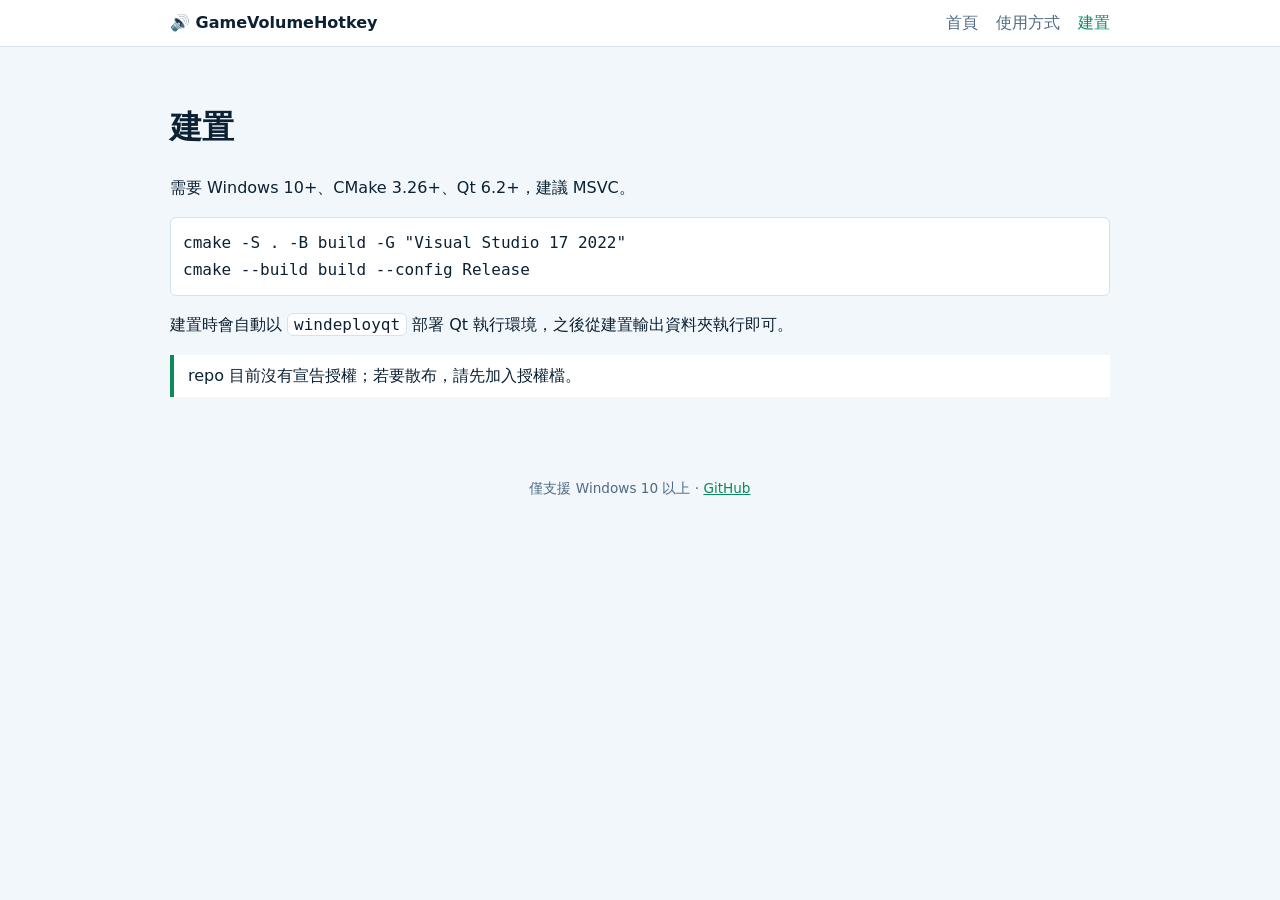
==== docs/build.html @ 2b6c25f2 "AddedWebsite" ====
<!doctype html><html lang="zh-Hant"><head><meta charset="utf-8"><meta name="viewport" content="width=device-width,initial-scale=1">
<title>建置 – GameVolumeHotkey</title><meta name="description" content="輕量 Windows 工具：用全域快捷鍵控制系統音量"><link rel="icon" href="assets/favicon.ico"><link rel="stylesheet" href="css/style.css"></head><body>
<header><nav><a class="brand" href="index.html">🔊 GameVolumeHotkey</a><a href="index.html">首頁</a><a href="usage.html">使用方式</a><a href="build.html">建置</a></nav></header><main>
<h1>建置</h1><p>需要 Windows 10+、CMake 3.26+、Qt 6.2+，建議 MSVC。</p>
<pre><code>cmake -S . -B build -G "Visual Studio 17 2022"
cmake --build build --config Release</code></pre>
<p>建置時會自動以 <code>windeployqt</code> 部署 Qt 執行環境，之後從建置輸出資料夾執行即可。</p>
<div class="note">repo 目前沒有宣告授權；若要散布，請先加入授權檔。</div>
</main><footer>僅支援 Windows 10 以上 · <a href="https://github.com/neil289506-commits/GameVoulmeHotkey">GitHub</a></footer><script src="js/main.js"></script></body></html>
---- docs/css/style.css ----
:root{--bg:#0f1a17;--panel:#16251f;--text:#e8f0f8;--muted:#92a8bd;--accent:#3ddc97;--line:#24392f}
@media (prefers-color-scheme:light){:root{--bg:#f2f7fc;--panel:#fff;--text:#0c2133;--muted:#4f6a82;--accent:#0b8a5a;--line:#d4e2ee}}
*{box-sizing:border-box}body{margin:0;background:var(--bg);color:var(--text);font:16px/1.65 system-ui,"Microsoft JhengHei",sans-serif}
header{position:sticky;top:0;background:var(--panel);border-bottom:1px solid var(--line);z-index:5}
nav{max-width:980px;margin:auto;display:flex;flex-wrap:wrap;align-items:center;gap:18px;padding:10px 20px}
nav .brand{display:flex;align-items:center;gap:10px;font-weight:700;color:var(--text);text-decoration:none;margin-right:auto}
nav .brand img{width:32px;height:32px}nav a{color:var(--muted);text-decoration:none}nav a:hover,nav a.on{color:var(--accent)}
main{max-width:980px;margin:auto;padding:32px 20px}
.hero{text-align:center;padding:40px 0 24px}.hero img.logo{width:112px;height:112px}
.hero h1{font-size:2.6rem;margin:10px 0 4px}.hero p{color:var(--muted);max-width:660px;margin:8px auto}
.btn{display:inline-block;margin:8px 6px;padding:10px 22px;border-radius:8px;background:var(--accent);color:#04150e;font-weight:700;text-decoration:none}
.btn.alt{background:transparent;color:var(--accent);border:1px solid var(--accent)}
.shot{width:100%;border-radius:10px;border:1px solid var(--line);margin:12px 0}
.grid{display:grid;grid-template-columns:repeat(auto-fill,minmax(220px,1fr));gap:14px}
.card{background:var(--panel);border:1px solid var(--line);border-radius:10px;padding:16px}
.card h3{margin:0 0 4px;font-size:1.05rem}.card p{margin:0;color:var(--muted);font-size:.93rem}
h2{margin-top:40px;border-bottom:1px solid var(--line);padding-bottom:6px}
table{width:100%;border-collapse:collapse}th,td{text-align:left;padding:10px;border-bottom:1px solid var(--line);vertical-align:top}
code,pre{background:var(--panel);border:1px solid var(--line);border-radius:6px}code{padding:1px 6px}pre{padding:12px;overflow-x:auto}pre code{border:0;padding:0}
.note{border-left:4px solid var(--accent);padding:8px 14px;background:var(--panel);margin:16px 0}
footer{text-align:center;color:var(--muted);padding:32px 20px;font-size:.85rem}footer a,main a{color:var(--accent)}
.hero .lock{font-size:72px;line-height:1}
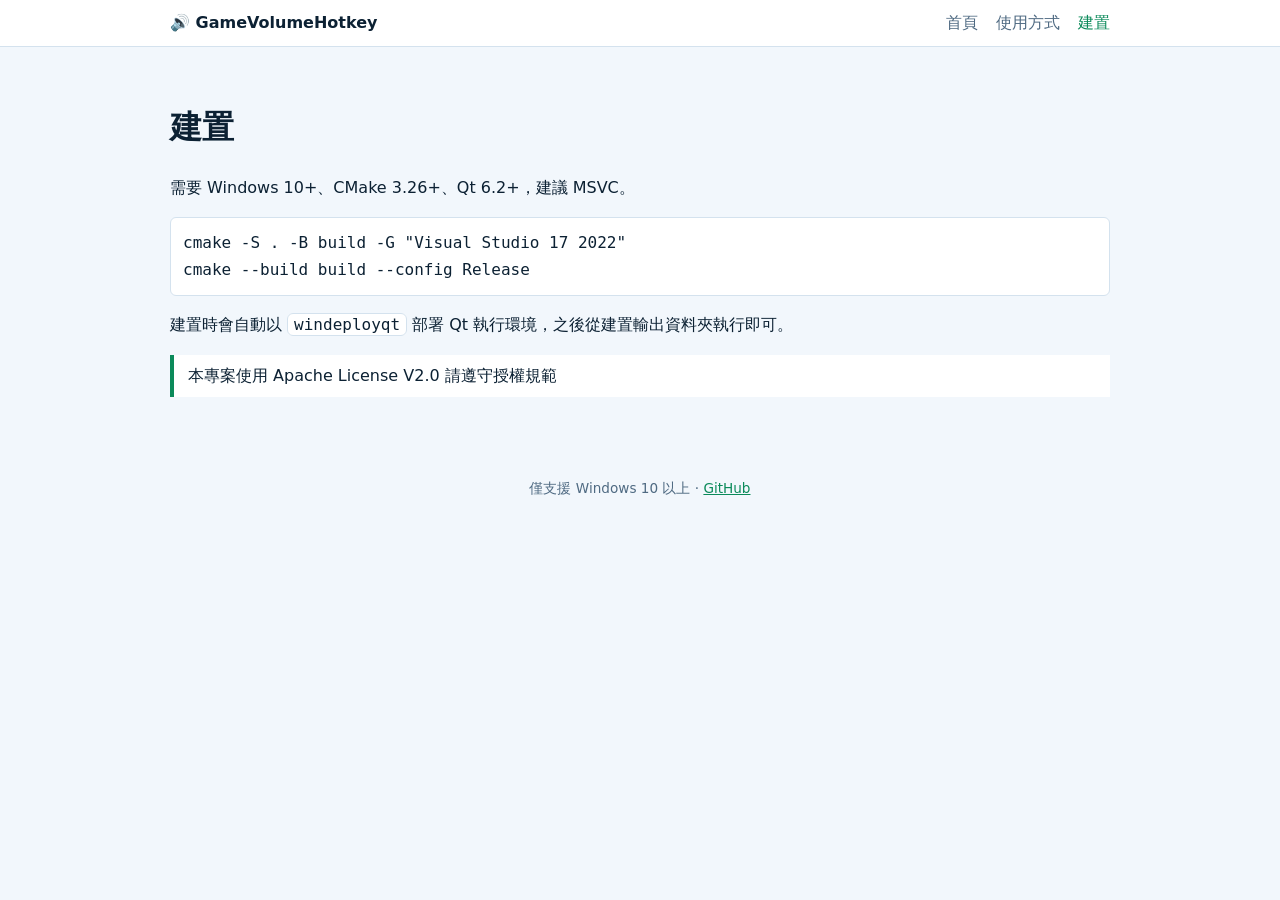
==== commit fa8cd223: "AddedWebsite" ====
--- a/docs/build.html
+++ b/docs/build.html
@@ -5,5 +5,5 @@
 <pre><code>cmake -S . -B build -G "Visual Studio 17 2022"
 cmake --build build --config Release</code></pre>
 <p>建置時會自動以 <code>windeployqt</code> 部署 Qt 執行環境，之後從建置輸出資料夾執行即可。</p>
-<div class="note">repo 目前沒有宣告授權；若要散布，請先加入授權檔。</div>
+<div class="note">本專案使用 Apache License V2.0 請遵守授權規範</div>
 </main><footer>僅支援 Windows 10 以上 · <a href="https://github.com/neil289506-commits/GameVoulmeHotkey">GitHub</a></footer><script src="js/main.js"></script></body></html>
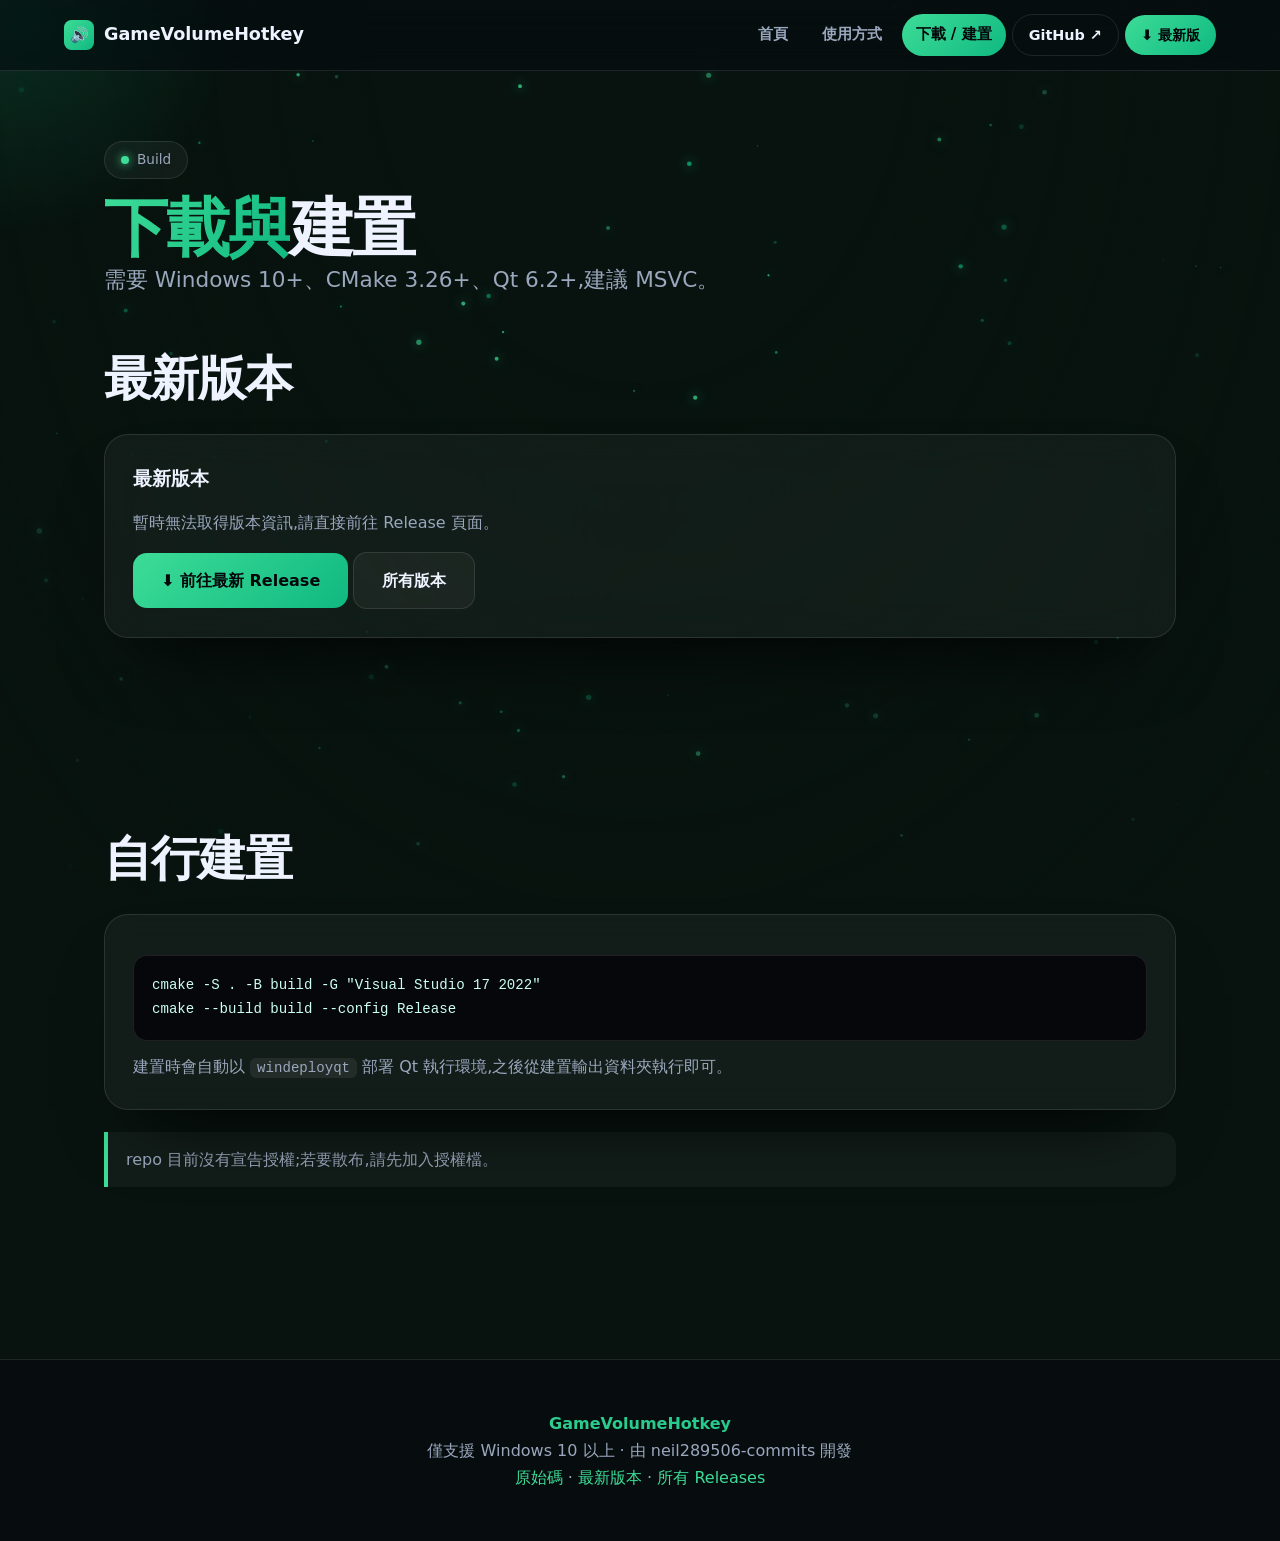
==== commit ddbec264: "changed Web style" ====
--- a/docs/build.html
+++ b/docs/build.html
@@ -1,9 +1,9 @@
-<!doctype html><html lang="zh-Hant"><head><meta charset="utf-8"><meta name="viewport" content="width=device-width,initial-scale=1">
-<title>建置 – GameVolumeHotkey</title><meta name="description" content="輕量 Windows 工具：用全域快捷鍵控制系統音量"><link rel="icon" href="assets/favicon.ico"><link rel="stylesheet" href="css/style.css"></head><body>
-<header><nav><a class="brand" href="index.html">🔊 GameVolumeHotkey</a><a href="index.html">首頁</a><a href="usage.html">使用方式</a><a href="build.html">建置</a></nav></header><main>
-<h1>建置</h1><p>需要 Windows 10+、CMake 3.26+、Qt 6.2+，建議 MSVC。</p>
-<pre><code>cmake -S . -B build -G "Visual Studio 17 2022"
-cmake --build build --config Release</code></pre>
-<p>建置時會自動以 <code>windeployqt</code> 部署 Qt 執行環境，之後從建置輸出資料夾執行即可。</p>
-<div class="note">本專案使用 Apache License V2.0 請遵守授權規範</div>
-</main><footer>僅支援 Windows 10 以上 · <a href="https://github.com/neil289506-commits/GameVoulmeHotkey">GitHub</a></footer><script src="js/main.js"></script></body></html>
+<!DOCTYPE html>
+<html lang="zh-Hant"><head><meta charset="utf-8"><meta name="viewport" content="width=device-width,initial-scale=1"><title>下載 / 建置 · GameVolumeHotkey</title><meta name="description" content="輕量 Windows 桌面工具:用全域快捷鍵控制系統音量,以 C++ 與 Qt 6 開發"><link rel="icon" href="assets/favicon.ico"><link rel="stylesheet" href="css/style.css"></head>
+<body data-repo="neil289506-commits/GameVoulmeHotkey"><canvas id="bg" data-mode="sparks"></canvas><div class="vignette"></div><div class="glow"></div>
+<nav><a class="logo" href="index.html"><img src="assets/logo.svg" alt="">GameVolumeHotkey</a><a class="l" href="index.html">首頁</a><a class="l" href="usage.html">使用方式</a><a class="l on" href="build.html">下載 / 建置</a><a class="gh" href="https://github.com/neil289506-commits/GameVoulmeHotkey" target="_blank" rel="noopener">GitHub ↗</a><a class="dl" data-dl href="https://github.com/neil289506-commits/GameVoulmeHotkey/releases/latest" target="_blank" rel="noopener">⬇ 最新版 <span class="vt" data-tag></span></a></nav>
+<section class="page-h"><span class="badge"><i></i>Build</span><h1 style="font-size:clamp(2.2rem,5vw,4rem);margin-top:16px"><span class="g">下載與</span>建置</h1><p class="lead">需要 Windows 10+、CMake 3.26+、Qt 6.2+,建議 MSVC。</p></section>
+<section style=padding-top:20px><h2 class="reveal">最新版本</h2><div class="panel reveal" id="rel"><h3>最新版本 <span class="tag vt" data-tag></span></h3><p style="margin-bottom:14px"><span data-date></span></p><div class="cta" data-assets style="margin:0 0 16px"></div><a class="btn p" data-dl href="https://github.com/neil289506-commits/GameVoulmeHotkey/releases/latest" target="_blank" rel="noopener">⬇ 前往最新 Release</a> <a class="btn" href="https://github.com/neil289506-commits/GameVoulmeHotkey/releases" target="_blank" rel="noopener">所有版本</a></div></section><section><h2 class="reveal">自行建置</h2><div class="panel reveal"><pre>cmake -S . -B build -G "Visual Studio 17 2022"
+cmake --build build --config Release</pre><p>建置時會自動以 <code>windeployqt</code> 部署 Qt 執行環境,之後從建置輸出資料夾執行即可。</p></div><div class="note reveal">repo 目前沒有宣告授權;若要散布,請先加入授權檔。</div></section>
+<footer><div class="g">GameVolumeHotkey</div><p>僅支援 Windows 10 以上 · 由 neil289506-commits 開發</p><p><a href="https://github.com/neil289506-commits/GameVoulmeHotkey" target="_blank" rel="noopener">原始碼</a> · <a href="https://github.com/neil289506-commits/GameVoulmeHotkey/releases/latest" target="_blank" rel="noopener">最新版本</a> · <a href="https://github.com/neil289506-commits/GameVoulmeHotkey/releases" target="_blank" rel="noopener">所有 Releases</a></p></footer>
+<script src="js/fx.js"></script></body></html>
--- a/docs/css/style.css
+++ b/docs/css/style.css
@@ -1,22 +1,108 @@
-:root{--bg:#0f1a17;--panel:#16251f;--text:#e8f0f8;--muted:#92a8bd;--accent:#3ddc97;--line:#24392f}
-@media (prefers-color-scheme:light){:root{--bg:#f2f7fc;--panel:#fff;--text:#0c2133;--muted:#4f6a82;--accent:#0b8a5a;--line:#d4e2ee}}
-*{box-sizing:border-box}body{margin:0;background:var(--bg);color:var(--text);font:16px/1.65 system-ui,"Microsoft JhengHei",sans-serif}
-header{position:sticky;top:0;background:var(--panel);border-bottom:1px solid var(--line);z-index:5}
-nav{max-width:980px;margin:auto;display:flex;flex-wrap:wrap;align-items:center;gap:18px;padding:10px 20px}
-nav .brand{display:flex;align-items:center;gap:10px;font-weight:700;color:var(--text);text-decoration:none;margin-right:auto}
-nav .brand img{width:32px;height:32px}nav a{color:var(--muted);text-decoration:none}nav a:hover,nav a.on{color:var(--accent)}
-main{max-width:980px;margin:auto;padding:32px 20px}
-.hero{text-align:center;padding:40px 0 24px}.hero img.logo{width:112px;height:112px}
-.hero h1{font-size:2.6rem;margin:10px 0 4px}.hero p{color:var(--muted);max-width:660px;margin:8px auto}
-.btn{display:inline-block;margin:8px 6px;padding:10px 22px;border-radius:8px;background:var(--accent);color:#04150e;font-weight:700;text-decoration:none}
-.btn.alt{background:transparent;color:var(--accent);border:1px solid var(--accent)}
-.shot{width:100%;border-radius:10px;border:1px solid var(--line);margin:12px 0}
-.grid{display:grid;grid-template-columns:repeat(auto-fill,minmax(220px,1fr));gap:14px}
-.card{background:var(--panel);border:1px solid var(--line);border-radius:10px;padding:16px}
-.card h3{margin:0 0 4px;font-size:1.05rem}.card p{margin:0;color:var(--muted);font-size:.93rem}
-h2{margin-top:40px;border-bottom:1px solid var(--line);padding-bottom:6px}
-table{width:100%;border-collapse:collapse}th,td{text-align:left;padding:10px;border-bottom:1px solid var(--line);vertical-align:top}
-code,pre{background:var(--panel);border:1px solid var(--line);border-radius:6px}code{padding:1px 6px}pre{padding:12px;overflow-x:auto}pre code{border:0;padding:0}
-.note{border-left:4px solid var(--accent);padding:8px 14px;background:var(--panel);margin:16px 0}
-footer{text-align:center;color:var(--muted);padding:32px 20px;font-size:.85rem}footer a,main a{color:var(--accent)}
-.hero .lock{font-size:72px;line-height:1}
+:root{--a:#3ddc97;--a2:#10b981;--a3:#a3e635;--bg:#08130f;--fg:#eef3ff;--mut:#9aa7bd;--card:rgba(255,255,255,.045);--line:rgba(255,255,255,.1);--navbg:rgba(8,10,16,.6);--font:'Segoe UI Variable','Segoe UI','Microsoft JhengHei UI','Noto Sans TC',system-ui,sans-serif}
+*{box-sizing:border-box;margin:0;padding:0}
+html{scroll-behavior:smooth}
+body{background:var(--bg);color:var(--fg);font-family:var(--font);line-height:1.7;overflow-x:hidden;min-height:100vh}
+a{color:var(--a);text-decoration:none}
+::selection{background:var(--a);color:#000}
+#bg{position:fixed;inset:0;z-index:-2;width:100%;height:100%}
+.vignette{position:fixed;inset:0;z-index:-1;pointer-events:none;background:radial-gradient(ellipse at 50% 0%,transparent 30%,var(--bg) 95%)}
+.glow{position:fixed;width:520px;height:520px;border-radius:50%;pointer-events:none;z-index:-1;background:radial-gradient(circle,var(--a2) 0%,transparent 65%);opacity:.18;transform:translate(-50%,-50%);transition:opacity .3s}
+nav{position:sticky;top:0;z-index:50;display:flex;align-items:center;gap:6px;padding:14px 5vw;backdrop-filter:blur(18px) saturate(1.4);background:var(--navbg);border-bottom:1px solid var(--line)}
+nav .logo{display:flex;align-items:center;gap:10px;font-weight:800;font-size:1.1rem;color:var(--fg);margin-right:auto}
+nav .logo img{width:30px;height:30px}
+nav a.l{padding:8px 14px;border-radius:999px;color:var(--mut);font-weight:600;font-size:.95rem;transition:.25s}
+nav a.l:hover{color:var(--fg);background:var(--card)}
+nav a.l.on{color:#000;background:linear-gradient(135deg,var(--a),var(--a2))}
+nav a.gh{border:1px solid var(--line);padding:8px 16px;border-radius:999px;color:var(--fg);font-weight:700;font-size:.9rem}
+nav a.gh:hover{border-color:var(--a);box-shadow:0 0 18px var(--a2)}
+section{padding:90px 5vw;max-width:1200px;margin:auto;position:relative}
+.hero{min-height:88vh;display:flex;flex-direction:column;justify-content:center;align-items:flex-start;gap:22px}
+.badge{display:inline-flex;gap:8px;align-items:center;padding:6px 16px;border:1px solid var(--line);border-radius:999px;background:var(--card);font-size:.85rem;color:var(--mut)}
+.badge i{width:8px;height:8px;border-radius:50%;background:var(--a);box-shadow:0 0 10px var(--a);animation:pulse 1.6s infinite}
+@keyframes pulse{50%{transform:scale(1.7);opacity:.5}}
+h1{font-size:clamp(2.6rem,7vw,5.6rem);line-height:1.05;font-weight:900;letter-spacing:-.03em}
+h1 .g,.g{background:linear-gradient(120deg,var(--a),var(--a2),var(--a3,var(--a)));background-size:220% 100%;-webkit-background-clip:text;background-clip:text;color:transparent;animation:shift 6s linear infinite}
+@keyframes shift{to{background-position:220% 0}}
+h2{font-size:clamp(1.8rem,4vw,3rem);font-weight:850;letter-spacing:-.02em;margin-bottom:14px}
+.lead{font-size:clamp(1.05rem,2vw,1.35rem);color:var(--mut);max-width:720px}
+.sub{color:var(--mut);max-width:640px;margin-bottom:40px}
+.cta{display:flex;gap:14px;flex-wrap:wrap;margin-top:10px}
+.btn{position:relative;display:inline-flex;align-items:center;gap:8px;padding:14px 28px;border-radius:14px;font-weight:800;border:1px solid var(--line);color:var(--fg);background:var(--card);cursor:pointer;font-size:1rem;font-family:inherit;overflow:hidden;transition:.25s}
+.btn:hover{transform:translateY(-3px);border-color:var(--a);box-shadow:0 10px 30px -8px var(--a2)}
+.btn.p{background:linear-gradient(135deg,var(--a),var(--a2));color:#000;border:none}
+.btn.p:hover{box-shadow:0 14px 40px -6px var(--a)}
+.btn::after{content:"";position:absolute;inset:0;background:linear-gradient(110deg,transparent 30%,rgba(255,255,255,.35) 50%,transparent 70%);transform:translateX(-120%)}
+.btn:hover::after{transform:translateX(120%);transition:transform .7s}
+.stats{display:flex;gap:34px;flex-wrap:wrap;margin-top:26px}
+.stats div{display:flex;flex-direction:column}.stats b{font-size:2rem;font-weight:900;color:var(--a)}.stats span{color:var(--mut);font-size:.85rem}
+.grid{display:grid;grid-template-columns:repeat(auto-fit,minmax(260px,1fr));gap:20px}
+.card{position:relative;padding:28px;border-radius:20px;background:var(--card);border:1px solid var(--line);backdrop-filter:blur(10px);transition:transform .25s,border-color .25s,box-shadow .25s;transform-style:preserve-3d;overflow:hidden}
+.card::before{content:"";position:absolute;inset:0;background:radial-gradient(400px circle at var(--mx,50%) var(--my,0%),var(--a2),transparent 45%);opacity:0;transition:.3s;mix-blend-mode:screen}
+.card:hover{border-color:var(--a);box-shadow:0 20px 50px -20px var(--a2)}.card:hover::before{opacity:.22}
+.card .ic{font-size:2rem;width:58px;height:58px;display:grid;place-items:center;border-radius:16px;background:linear-gradient(135deg,var(--a),var(--a2));margin-bottom:16px;color:#000;box-shadow:0 8px 24px -8px var(--a)}
+.card h3{font-size:1.2rem;margin-bottom:6px}.card p{color:var(--mut);font-size:.95rem}
+.reveal{opacity:0;transform:translateY(40px) scale(.97);transition:opacity .8s cubic-bezier(.2,.8,.2,1),transform .8s cubic-bezier(.2,.8,.2,1)}
+.reveal.in{opacity:1;transform:none}
+.marquee{overflow:hidden;border-block:1px solid var(--line);padding:16px 0;background:var(--card);mask-image:linear-gradient(90deg,transparent,#000 10%,#000 90%,transparent)}
+.marquee div{display:flex;gap:46px;width:max-content;animation:mq 30s linear infinite;color:var(--mut);font-weight:700;white-space:nowrap}
+.marquee span::before{content:"✦ ";color:var(--a)}
+@keyframes mq{to{transform:translateX(-50%)}}
+.panel{border-radius:24px;border:1px solid var(--line);background:var(--card);backdrop-filter:blur(16px);padding:28px;box-shadow:0 40px 80px -40px #000}
+.steps{counter-reset:s;display:grid;gap:18px;position:relative}
+.steps::before{content:"";position:absolute;left:27px;top:10px;bottom:10px;width:2px;background:linear-gradient(var(--a),var(--a2),transparent)}
+.step{position:relative;padding:22px 24px 22px 80px;border-radius:18px;background:var(--card);border:1px solid var(--line)}
+.step::before{counter-increment:s;content:counter(s);position:absolute;left:10px;top:18px;width:36px;height:36px;border-radius:50%;display:grid;place-items:center;font-weight:900;color:#000;background:linear-gradient(135deg,var(--a),var(--a2));box-shadow:0 0 0 6px var(--bg),0 0 20px var(--a2)}
+.step h3{margin-bottom:4px}.step p,.step li{color:var(--mut)}.step ul{padding-left:18px;margin-top:6px}
+pre,code{font-family:"JetBrains Mono",Consolas,monospace}
+pre{background:#05070b;border:1px solid var(--line);border-radius:14px;padding:18px;overflow:auto;font-size:.88rem;color:#cfe;margin-top:12px}
+code{background:rgba(255,255,255,.07);padding:2px 7px;border-radius:6px;font-size:.88em}
+table{width:100%;border-collapse:collapse;margin-top:8px}th,td{padding:12px 14px;text-align:left;border-bottom:1px solid var(--line)}th{color:var(--a);font-size:.85rem;text-transform:uppercase;letter-spacing:.08em}td{color:var(--mut)}
+details{border:1px solid var(--line);border-radius:14px;background:var(--card);padding:16px 20px;margin-bottom:12px}summary{cursor:pointer;font-weight:700}details[open] summary{color:var(--a);margin-bottom:8px}details p{color:var(--mut)}
+select,input,textarea{width:100%;background:rgba(0,0,0,.35);border:1px solid var(--line);color:var(--fg);padding:11px 14px;border-radius:12px;font-family:inherit;font-size:.95rem}
+select:focus,input:focus{outline:none;border-color:var(--a);box-shadow:0 0 0 3px var(--a2)}
+label{display:block;font-size:.8rem;color:var(--mut);margin:10px 0 4px;font-weight:700}
+.row{display:grid;grid-template-columns:repeat(auto-fit,minmax(200px,1fr));gap:14px}
+.page-h{padding-top:70px;padding-bottom:20px}
+footer{padding:50px 5vw;text-align:center;color:var(--mut);border-top:1px solid var(--line);margin-top:60px;background:var(--navbg)}
+footer .g{font-weight:800}
+.toast{position:fixed;bottom:30px;left:50%;transform:translate(-50%,120px);background:var(--card);border:1px solid var(--a);padding:12px 22px;border-radius:14px;backdrop-filter:blur(16px);transition:.4s;z-index:99}
+.toast.show{transform:translate(-50%,0)}
+@media(max-width:720px){section{padding:60px 5vw}.steps::before{left:19px}.step{padding-left:62px}.step::before{left:2px}}
+@media(prefers-reduced-motion:reduce){*{animation:none!important;transition:none!important}.reveal{opacity:1;transform:none}}
+
+
+:root{--on:#05070b}
+[hidden]{display:none!important}
+nav{flex-wrap:wrap}
+nav a.l.on,.btn.p,.card .ic,.step::before,.tab.on{color:var(--on)}
+nav a.dl{padding:8px 16px;border-radius:999px;font-weight:800;font-size:.9rem;color:var(--on);background:linear-gradient(135deg,var(--a),var(--a2));display:inline-flex;gap:6px;align-items:center}
+nav a.dl:hover{box-shadow:0 0 22px var(--a2)}
+.vt{font-weight:700;opacity:.8;font-size:.8em}.vt:empty{display:none}
+.btn small{font-weight:700;opacity:.75}.btn small:empty{display:none}
+::selection{color:var(--on)}
+.note{border-left:4px solid var(--a);padding:14px 18px;background:var(--card);border-radius:0 14px 14px 0;color:var(--mut);margin:22px 0}
+.note b,.note strong{color:var(--fg)}
+.panel ul,.panel ol{padding-left:22px;color:var(--mut)}.panel li{margin:6px 0}.panel li b,.panel li strong,.panel p strong{color:var(--fg)}
+.panel p{color:var(--mut)}.panel p+p,.panel p+pre,.panel pre+p{margin-top:12px}
+.panel h3{margin-bottom:6px}
+.shot{width:100%;display:block;border-radius:14px;border:1px solid var(--line);margin-top:14px;box-shadow:0 30px 60px -30px #000}
+img.px{image-rendering:pixelated}
+.card .ic img{width:34px;height:34px;image-rendering:pixelated}
+.tag{display:inline-block;padding:2px 12px;border-radius:999px;border:1px solid var(--a);color:var(--a);font-size:.8rem;font-weight:700}
+.hero-ic{width:96px;height:96px;border-radius:24px;box-shadow:0 20px 60px -20px var(--a2)}
+.hero-ic.px{image-rendering:pixelated}
+.sec-gap{margin-top:46px}
+.tabs{display:flex;gap:6px;flex-wrap:wrap;margin-bottom:14px}
+.tab{padding:6px 14px;border-radius:999px;border:1px solid var(--line);cursor:pointer;color:var(--mut);font-size:.85rem;font-weight:600;background:transparent;font-family:inherit}
+.tab:hover{color:var(--fg)}
+.tab.on{background:linear-gradient(135deg,var(--a),var(--a2));border-color:transparent;font-weight:800}
+.bar{height:10px;border-radius:99px;background:#0006;overflow:hidden}.bar>i{display:block;height:100%;width:0;background:linear-gradient(90deg,var(--a),var(--a2));transition:width .2s}
+.dm-row{display:flex;gap:12px;flex-wrap:wrap;align-items:center}
+.dm-grid{display:grid;grid-template-columns:repeat(auto-fit,minmax(220px,1fr));gap:14px}
+.btn.s{padding:9px 18px;font-size:.92rem}
+.out{font-family:"JetBrains Mono",Consolas,monospace;background:#05070b;border:1px solid var(--line);border-radius:14px;padding:16px;font-size:.88rem;color:var(--a);word-break:break-all;min-height:54px}
+.ok{color:#34d399}.bad{color:#fb7185}
+.pick{padding:8px 12px;border-radius:10px;border:1px solid var(--line);cursor:pointer;color:var(--mut);font-size:.9rem;transition:.2s}
+.pick:hover{color:var(--fg);border-color:var(--a)}.pick.on{background:var(--a2);color:var(--on);border-color:transparent;font-weight:700}
+.legal{font-size:.8rem;margin-top:8px}
+@media(max-width:720px){nav{gap:4px;padding:10px 4vw}nav .logo{width:100%;margin-right:0}nav a.l,nav a.gh,nav a.dl{padding:6px 12px;font-size:.84rem}.hero{min-height:auto;padding-top:50px}}
